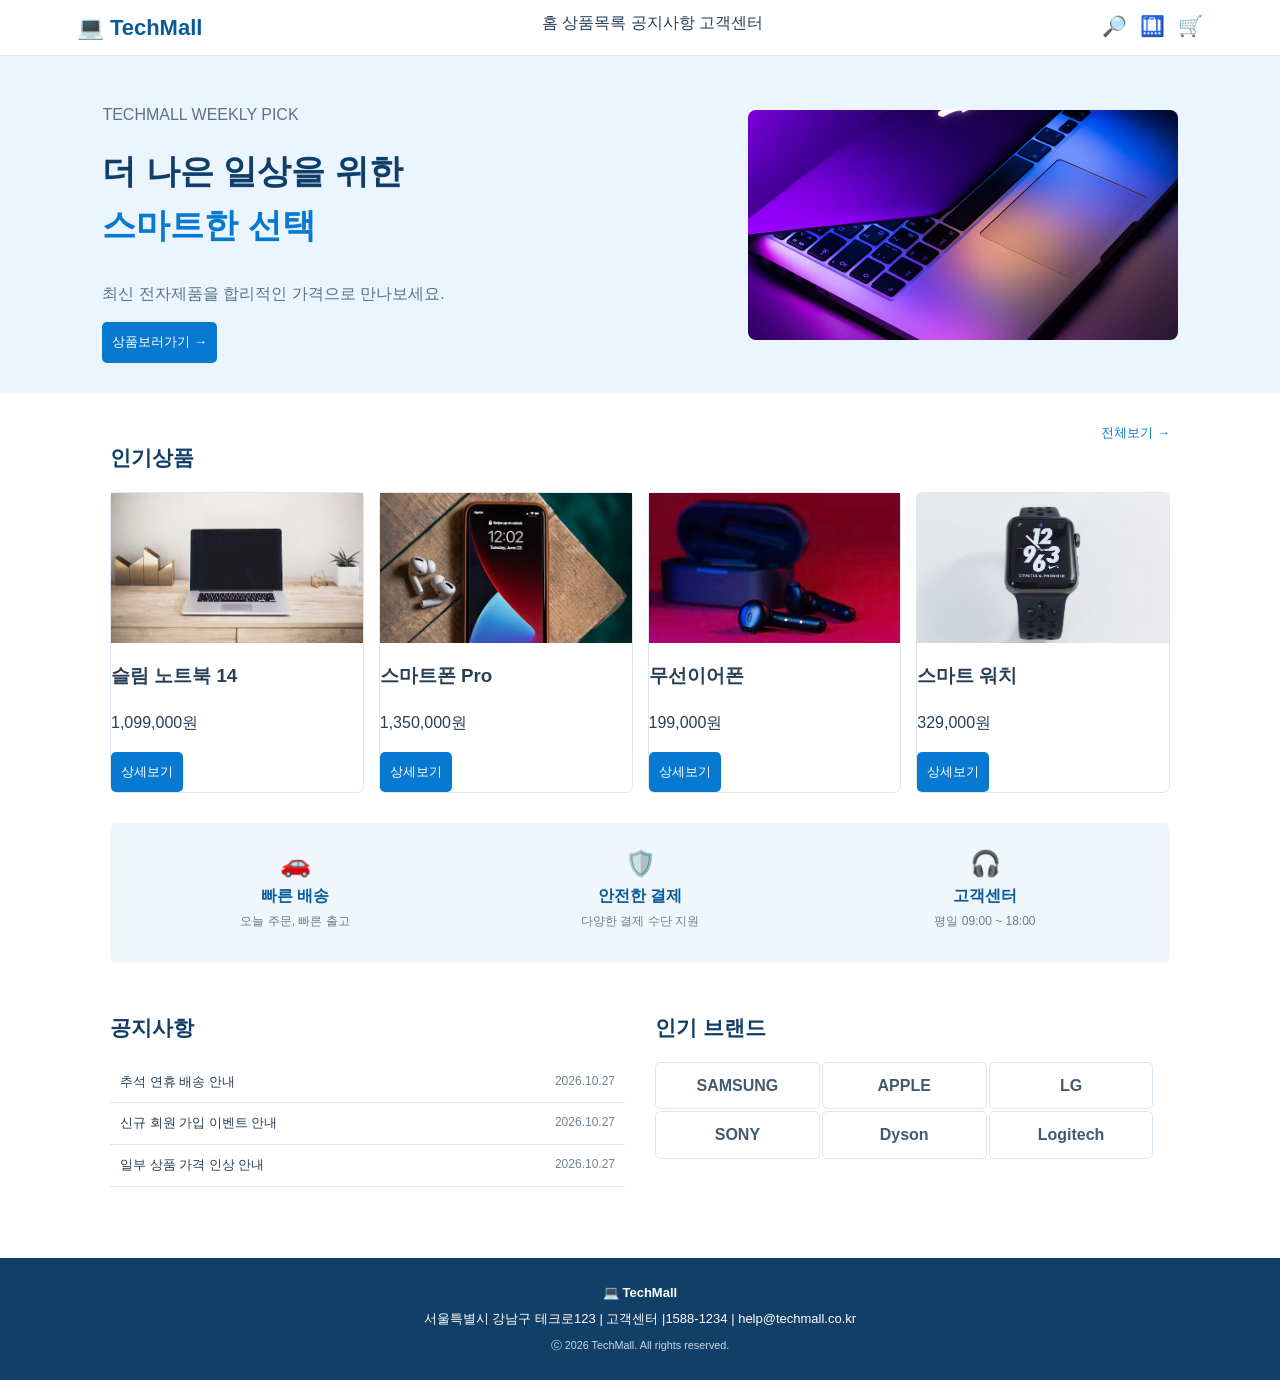
==== index.html @ e0fc93c2 "전자제품 쇼핑몰 index" ====
<!DOCTYPE html>
<html lang="en">
<head>
    <meta charset="UTF-8">
    <meta name="viewport" content="width=device-width, initial-scale=1.0">
    <link rel="stylesheet" href="css/style.css">
    <title>Techmall | 전자제품 쇼핑몰</title>
</head>
<body>
    <header>
        <div class="logo">
            <a href="index.html">💻 TechMall</a> <!--윈도우+; 이모지-->
        </div>
        <nav>
        <a href="index.html">홈</a>
        <a href="#">상품목록</a>
        <a href="board.html">공지사항</a>
        <a href="#">고객센터</a>
        </nav>
        <div class="header-icons">
            <a href="#">🔎</a>
            <a href="#">🛄</a>
            <a href="#">🛒</a>
        </div>
    </header>
    <main>
        <section class="banner">
            <div class="banner-text">
                <p>TECHMALL WEEKLY PICK</p>
                <h1>더 나은 일상을 위한<br><span>스마트한 선택
                </span></h1>
                <p>최신 전자제품을 합리적인 가격으로 만나보세요.</p>
                <a href="#" class="button">상품보러가기 →</a>
            </div>
            <img src="img/notebookimg.png" alt="노트북이미지">
        </section>
        <section class="content">
            <div class="section-head">
                <h2>인기상품</h2>
                <a href="#">전체보기 →</a>
            </div>
            <div class="product-list">
                <article class="product-card">
                    <img src="img/notebook.png" alt="노트북">
                    <div>
                        <h3>슬림 노트북 14</h3>
                        <p class="price">1,099,000원</p>
                        <a href="#" class="button">상세보기</a>
                    </div>
                </article>
                 <article class="product-card">
                    <img src="img/phone.png" alt="스마트폰">
                    <div>
                        <h3>스마트폰 Pro</h3>
                        <p class="price">1,350,000원</p>
                        <a href="#" class="button">상세보기</a>
                    </div>
                </article>
                 <article class="product-card">
                    <img src="img/earphone.png" alt="무선 이어폰">
                    <div>
                        <h3>무선이어폰</h3>
                        <p class="price">199,000원</p>
                        <a href="#" class="button">상세보기</a>
                    </div>               
                </article>
                 <article class="product-card">
                    <img src="img/watch.png" alt="스마트 워치">
                    <div>
                        <h3>스마트 워치</h3>
                        <p class="price">329,000원</p>
                        <a href="#" class="button">상세보기</a>
                    </div>
                </article>
            </div>
        </section>

        <section class="service-list">
            <div>
                <span>🚗</span>
                <b>빠른 배송</b>
                <p>오늘 주문, 빠른 출고</p>
            </div>
            <div>
                <span>🛡️</span>
                <b>안전한 결제</b>
                <p>다양한 결제 수단 지원</p>
            </div>
            <div>
                <span>🎧</span>
                <b>고객센터</b>
                <p>평일 09:00 ~ 18:00</p>
            </div>
        </section>
        <section class="content bottom-content">
            <div>
                <h2>공지사항</h2>
                <ul class ="notice-list">
                    <li><a href="#">추석 연휴 배송 안내</a>
                        <span>2026.10.27</span>
                    </li>
                    <li><a href="#">신규 회원 가입 이벤트 안내</a>
                        <span>2026.10.27</span>
                    </li>
                    <li><a href="#">일부 상품 가격 인상 안내</a>
                        <span>2026.10.27</span>
                    </li>
                </ul>
            </div>
            <div>
                <h2>인기 브랜드</h2>
                <div class="brand-list">
                    <span>SAMSUNG</span>
                    <span>APPLE</span>
                    <span>LG</span>
                    <span>SONY</span>
                    <span>Dyson</span>
                    <span>Logitech</span>

                </div>
            </div>
        </section>
    </main>
    <footer>
        <strong>💻 TechMall</strong>
        <p> 서울특별시 강남구 테크로123 | 고객센터 |1588-1234 | help@techmall.co.kr</p>
        <small>ⓒ 2026 TechMall. All rights reserved.</small>
    </footer>
</body>
</html>
---- css/style.css ----
/*모든 페이지 공통스타일*/
*{
    box-sizing: border-box;
}
body{
    margin: 0;
    font-family: arial,"맑은고딕",sans-serif;
    background-color: white;
    color:#263f56;
    line-height: 1.6;;
}

a{
    text-decoration: none;
    color: inherit;
}
/*header 디자인*/
header{
    display:  flex;
    justify-content: space-between;
    align-content: center;
    padding: 10px 6%;
    background-color: white;
    color:#263f56;
    gap: 20px;
    border-bottom: 1px solid #dce7ef;
}
.logo{ 
    font-size: 22px;
    color: #075b9b;
    font-weight: bold;
}
.nav a{
    font-size: 14px;
    font-weight: bold;
    color: #304e68;
    margin-left: 10px;
    margin-right: 10px;
}
nav a:hover{
    color: #0879d1;
}
.header-icons{
    display: flex;
    gap:13px;
    font-size: 20px;
}
.banner{
    min-height: 300px;
    padding: 30px 8%;
    background-color: #eaf5ff;
    display: flex;
    justify-content: space-between;
    gap: 25px;
    align-items: center;
}
.banner .small-title{
    font-size: 12px;
    font-weight: bold;
    color: #0879d1;
}
.banner h1{
    font-size: 34px;
    color: #103e69;
    margin-top: 8px;
    margin-top: 8px;
}
.banner h1 span{
    color: #0879d1;
}
.banner p{
    color: #5c7286;
}
.banner img{
    width: 40%;
    height: 230px;
    object-fit: cover; 
    /*이미지 가로세로 비율 유지,부모 박스의 가로세로 크기에 맞춰서 이미지가 확대,축소*/
    border-radius: 8px;
}
.button {
    display: inline-block;
    background-color: #0879d1;
    color: white;
    border:0;
    border-radius: 5px;
    font-size:  13px;
    padding: 10px;
}
.button:hover{
    background-color: #075b9b;
}
.green-button{
    background-color: #159765;
}
.gray-button{
    background-color: #718493;
}
.red-button{
    background-color: #e34d59;
}

/*컨텐츠 공통속성*/
.content{
    max-width: 1100px;
    margin: 0 auto; /*가운데 정렬*/
    padding: 30px 20px;
}
.section-head{
    display: flex;
    justify-content: space-between;
    align-content: center;

}
.content h2{
    font-size: 21px;
    color: #103e69;
}
.section-head a{
    color: #0879d1;
    font-size: 13px;

}

/*상품 카드 리스트*/
.product-list{
    display: flex;
    gap: 15px;
}
.product-card{
    flex: 1; /*보기좋게 균등배분 꼭 넣기*/
    border: 1px solid #dce7ef;
    border-radius: 7px;
    background-color: white;
}
.product-card img{
    display: block;
    width: 100%;
    height: 150px;
    object-fit: cover;
    background-color: #edf5f1;
}
.product-info{
    padding: 12px;
}
.product-info h3{
    font-size: 15px;
    margin-top: 0;
    margin-bottom: 0;
}
.product-info .price{
    font-weight: bold;
    color: #075b9b;
    margin-top: 5px; /*h는 기본값 여백이 있으므로 여백삭제*/
}
/*서비스 리스트 디자인*/
.service-list{
    display: flex;
    max-width: 1060px;
    margin: 0 auto;
    padding: 20px;
    gap:15px;
    background-color: #f0f7fc;
    border-radius: 6px;
}
.service-list div{
     flex: 1;
     text-align: center;
}
.service-list span{
    display: block;
    font-size: 25px;
}
.service-list b{
    color: #075b9b;
}
.service-list p{
    font-size: 12px;
    color: #687d8e;
    margin-top: 3px;
}
/*공지사항과 브랜드*/
.bottom-content{
    display: flex;
    gap: 30px;
    justify-content: space-between;
}
.bottom-content div{
    flex: 1;

}
.notice-list {
    list-style: none;
    padding: 0; /*리스트에서 말머리 기호때문에 잡혀있는 패딩 여백영역 제거*/

}
.notice-list li{
    display: flex;
    justify-content: space-between; 
    border-bottom: 1px solid #dce7ef;
    padding: 10px;
    font-size: 13px;
}
.notice-list span{
    font-size: 12px;
    color:#718493;
}
.brand-list{
    display: flex;
    gap: 2px;
    flex-wrap: wrap; /*공간이 부족하면 자동 줄바꿈*/
}
.brand-list span{
    width: 32%;
    box-sizing: border-box;
    border:1px solid #dce7ef;
    border-radius: 5px;
    font-weight: bold;
    color: #425a70;
    padding: 10px;
    text-align: center;
}
footer{
    text-align: center;
    background-color: #123f67;
    color:white;
    padding: 25px 15px;
    font-size: 13px;
    margin-top: 25px;

}
footer small{
    color: #c8d9e7;
}
footer p {
    margin-top: 5px;
    margin-bottom: 5px;
}

/*모바일 화면에서 보기좋게 배치 (700미만 화면)*/
@media (max-width:700px) {
    header{
        flex-wrap: wrap;
        justify-content: center;
    }
    nav{
        width: 100%;
        text-align: center;
    }
    nav a{
        font-size: 12px;
        margin: 5px;
    }
    .header-icons{
        display: none;
    }
    .banner{
        flex-direction: column;
        align-items: flex-start;
    }
    .banner img {
        width: 100%;
        height: 200px;
    }    
    .product-list{
        flex-wrap: wrap;
    }
    .product-card{
        flex:1 1 45%;
    }
    .service-list{
        flex-direction: column;
    }
    .bottom-content{
        flex-direction: column;
    }
}
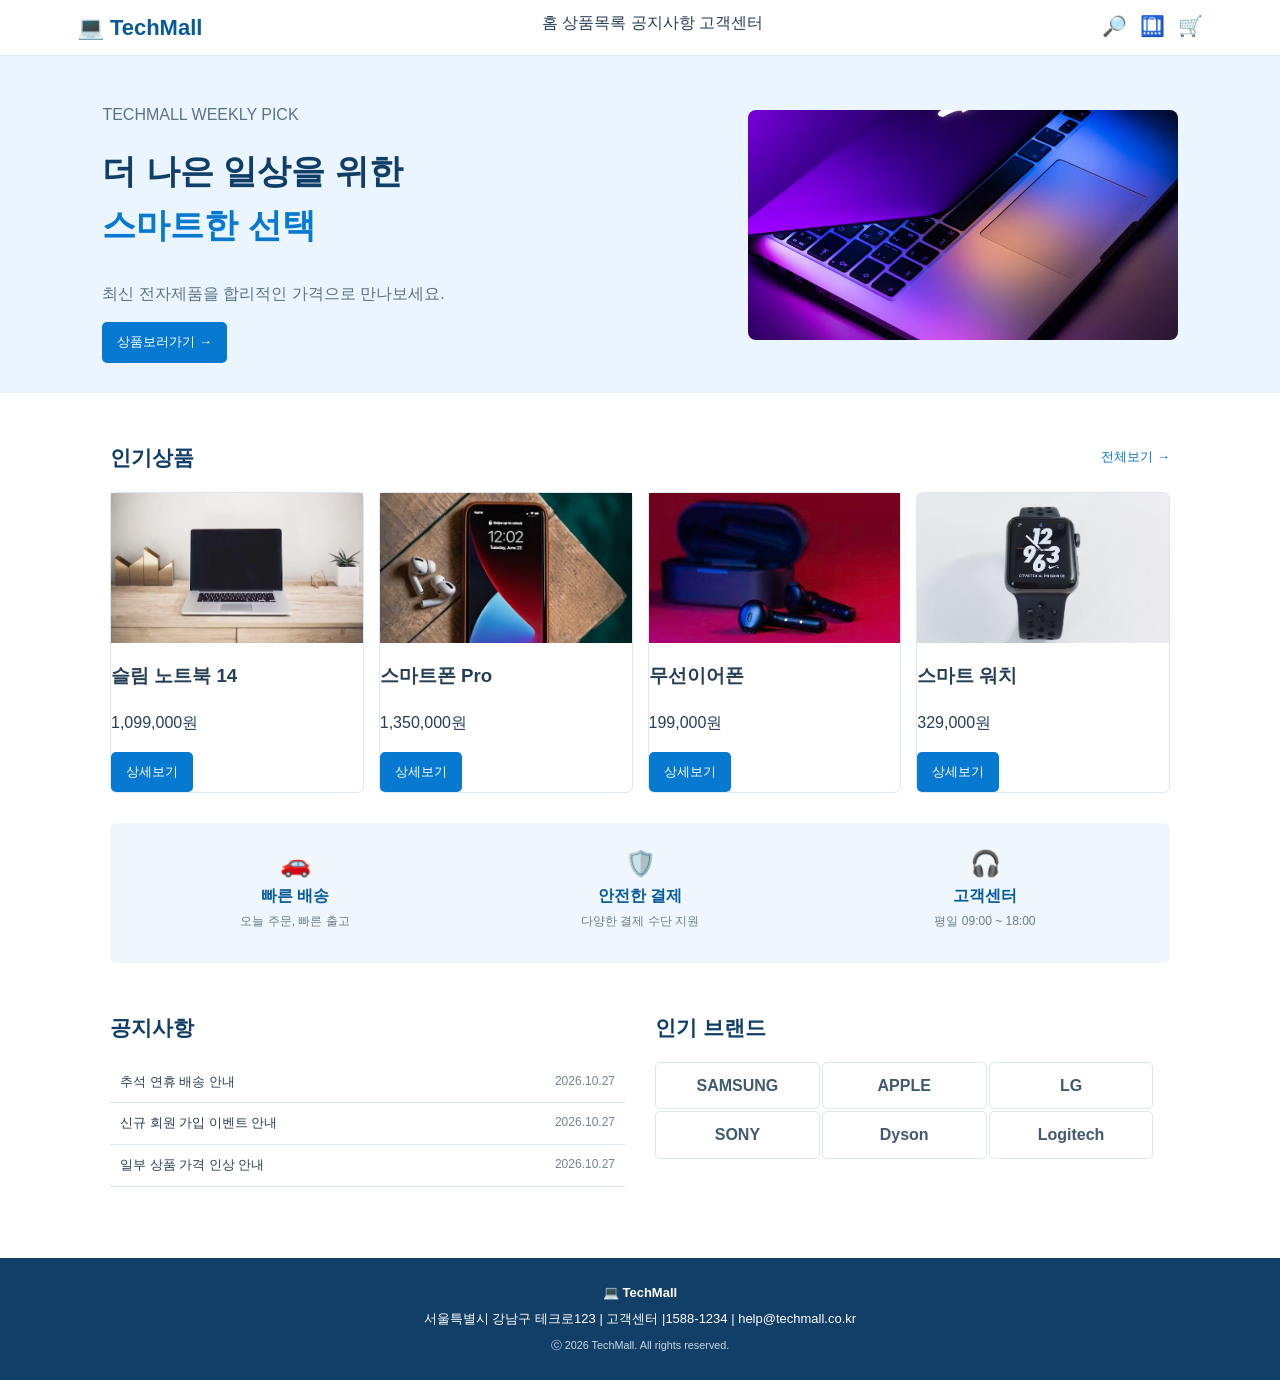
==== commit 36f2d2cb: "앵커추가" ====
--- a/index.html
+++ b/index.html
@@ -30,7 +30,8 @@
                 <h1>더 나은 일상을 위한<br><span>스마트한 선택
                 </span></h1>
                 <p>최신 전자제품을 합리적인 가격으로 만나보세요.</p>
-                <a href="#" class="button">상품보러가기 →</a>
+                <a href="#products" class="button">상품보러가기 →</a>
+                <!--앵커추가: #product클릭-> id= product로 이동-->
             </div>
             <img src="img/notebookimg.png" alt="노트북이미지">
         </section>
@@ -39,7 +40,7 @@
                 <h2>인기상품</h2>
                 <a href="#">전체보기 →</a>
             </div>
-            <div class="product-list">
+            <div class="product-list" id="products">
                 <article class="product-card">
                     <img src="img/notebook.png" alt="노트북">
                     <div>
--- a/css/style.css
+++ b/css/style.css
@@ -85,7 +85,7 @@
     border:0;
     border-radius: 5px;
     font-size:  13px;
-    padding: 10px;
+    padding: 10px 15px;
 }
 .button:hover{
     background-color: #075b9b;
@@ -109,7 +109,7 @@
 .section-head{
     display: flex;
     justify-content: space-between;
-    align-content: center;
+    align-items: center;
 
 }
 .content h2{
@@ -227,7 +227,6 @@
     padding: 25px 15px;
     font-size: 13px;
     margin-top: 25px;
-
 }
 footer small{
     color: #c8d9e7;
@@ -235,6 +234,181 @@
 footer p {
     margin-top: 5px;
     margin-bottom: 5px;
+}
+.page-title{
+    background-color: #eaf5ff;
+    padding: 25px 8%;
+}
+.page-title h1{
+color:#103e69;
+margin-top:0;
+margin-bottom: 5px;
+}
+.page-title p{
+color:#5c7286;
+margin-top: 0;
+margin-bottom: 0;
+}
+.board-serch{
+    display: flex;
+    gap: 8px;
+    align-self: center;
+    margin-bottom: 15px;
+}
+.board-serch select{
+    height: 40px;
+    padding: 10px;
+    border:1px solid #cbdbe7;
+    border-radius: 5px;
+    background-color: white;
+}
+.board-serch input{
+    width: 250px;
+    height:40px;
+    padding: 10px;
+    border:1px solid #cbdbe7;
+    border-radius: 5px;
+    background-color: white;
+}
+.board-serch.button{
+    margin-left: auto;
+}
+.push-right{
+    margin-left: auto;
+}
+
+.board-table{
+    width: 100%;
+    text-align: center;
+    font-size: 13px;
+    border-collapse: collapse;
+}
+.board-table th{
+    padding: 13px 7px;
+    background-color: #f0f7fc;
+    color: #304e68;
+}
+.board-table td{
+    padding: 13px 7px;
+    border-bottom: 1px solid #dce7ef;
+}
+.board-table .subject{
+    text-align: left;
+}
+.board-table .subject a:hover{
+    color: #0879d1;
+    text-decoration: underline;
+    font-weight: bold;
+}
+.pagination{
+    display: flex;
+    justify-content: center;
+    gap: 8px;
+    margin-top: 25px;
+
+}
+.pagination a {
+    border: 1px solid #dce7ef;
+    border-radius: 4px;
+    padding: 5px 10px;
+}
+
+.pagination .active {
+    background-color: #0879d1;
+    color: white;
+}
+
+.article-content {
+   padding: 20px 10%;
+}
+.article-content h2{
+   border-bottom: 2px solid #dce7ef;
+   padding-bottom: 15px;
+   color:#075b9b;
+   
+}
+.article-info{
+    display: flex;
+    gap:20px;
+    border-bottom: 2px solid #dce7ef;
+    font-size: 13px;
+    color:#718493;
+    padding: 12px 0;
+
+}
+.article-info span{
+font-size: 13px;
+color:#718493;
+padding-bottom: 0;
+padding-top: 0;
+}
+.article-body{
+    padding: 25px 5px;
+    min-height: 250px;/*늘어날수있음*/
+}
+.article-body h3{
+    color:#075b9b;
+} 
+.article-buttons{
+    display: flex;
+    justify-content: flex-end;
+    gap:8px;
+}
+.prev-next{
+padding-top: 0;
+margin-left: 10%;
+margin-right: 10%;
+
+}
+.prev-next p{
+    border:2px solid #dce7ef;
+    padding: 10px;
+    display: flex;
+    gap: 20px;
+
+}
+.prev-next b{
+    color: #075bd0;
+}
+
+.form-content{
+    max-width: 850px;
+   
+}
+.form-content h2{
+   color: #075bd0;
+   
+}
+.form-content label{
+    display: block;
+    font-weight: bold;
+    margin-top: 15px;
+    margin-bottom: 5px;
+}
+.form-content input{
+    width: 100%;
+    padding: 12px;
+    border: 1px solid #cbdbe7;
+    border-radius: 5px;
+    font-family: inherit;
+    font-size: 16px;
+}
+.form-content textarea{
+    width: 100%;
+    padding: 12px;
+    border: 1px solid #cbdbe7;
+    border-radius: 5px;
+    font-family: inherit;
+    font-size: 16px;
+    resize: vertical; /*사용자가 세로 방향으로만 입력창 확장*/
+}
+.form-buttons{
+    display: flex;
+    justify-content: flex-end;
+    gap:8px;
+    padding: 12px;
+    font-size: 16px;
+    margin-top: 20px;
 }
 
 /*모바일 화면에서 보기좋게 배치 (700미만 화면)*/
